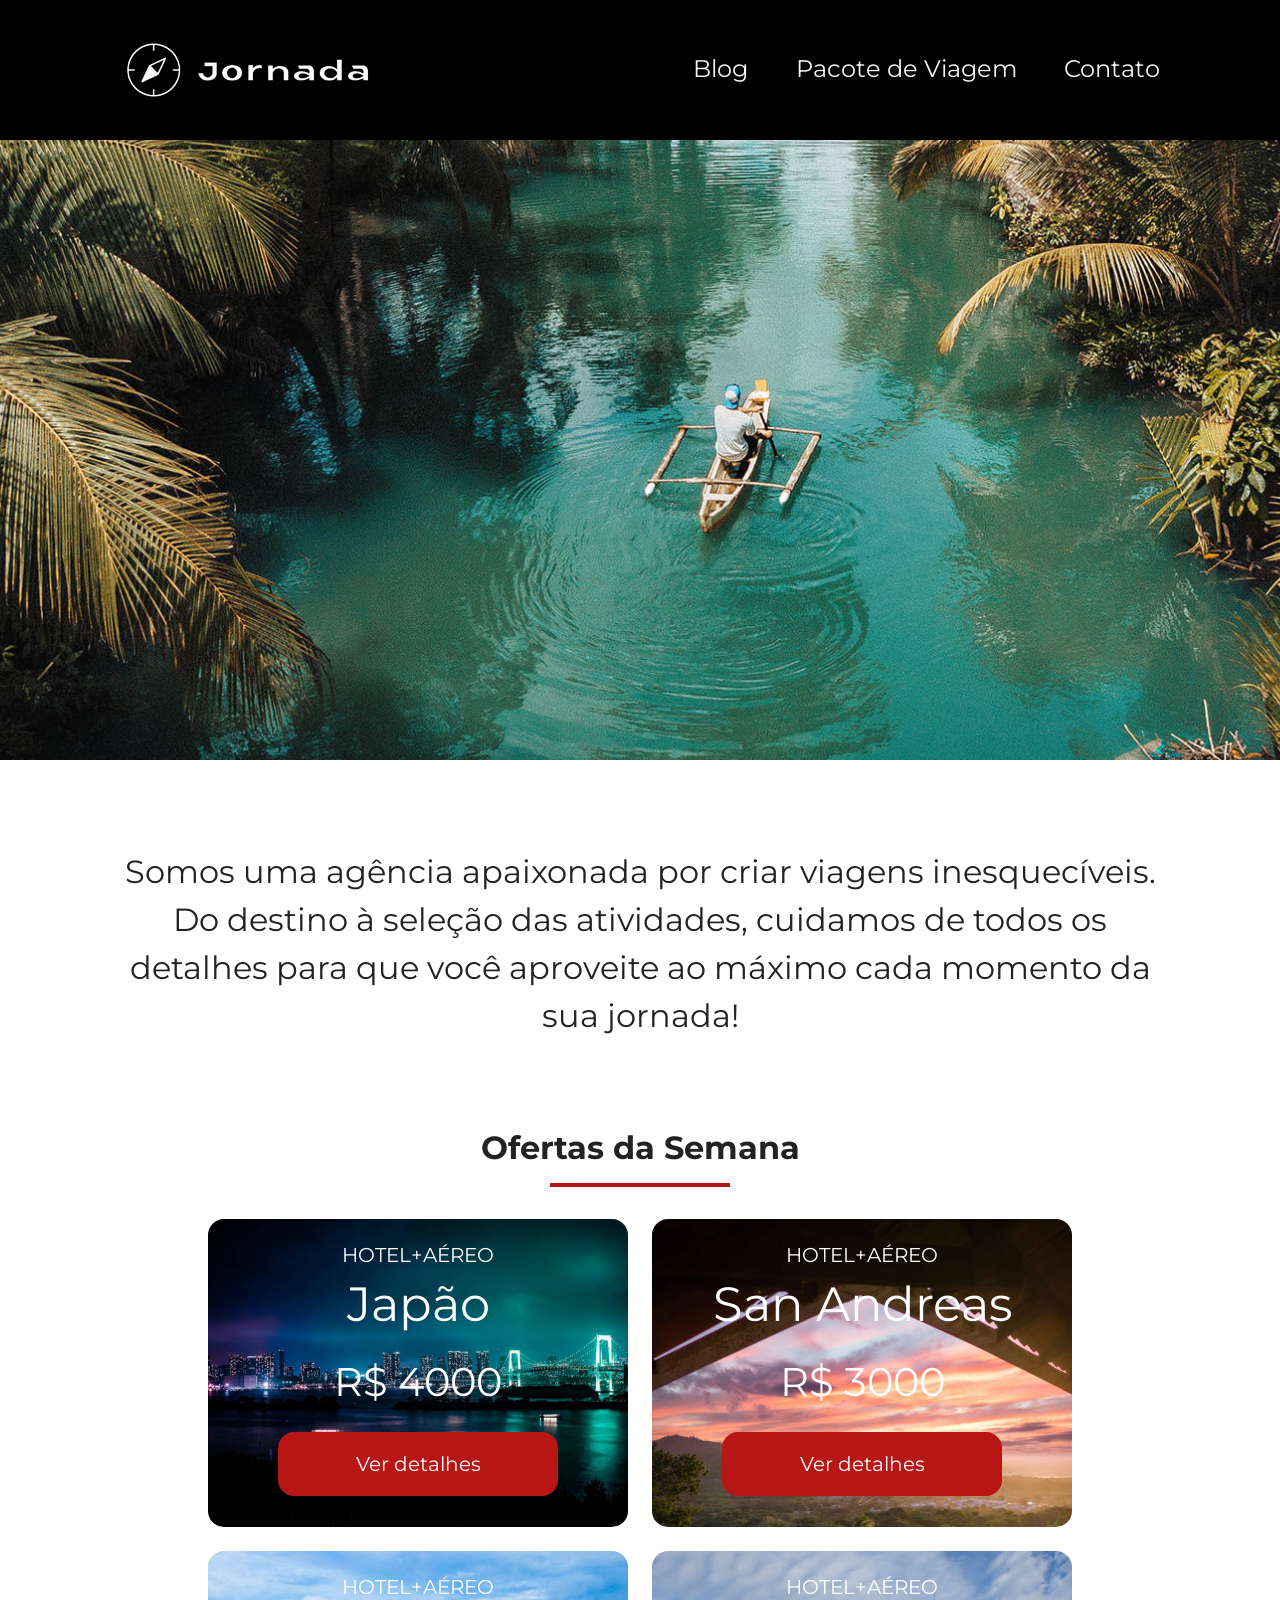
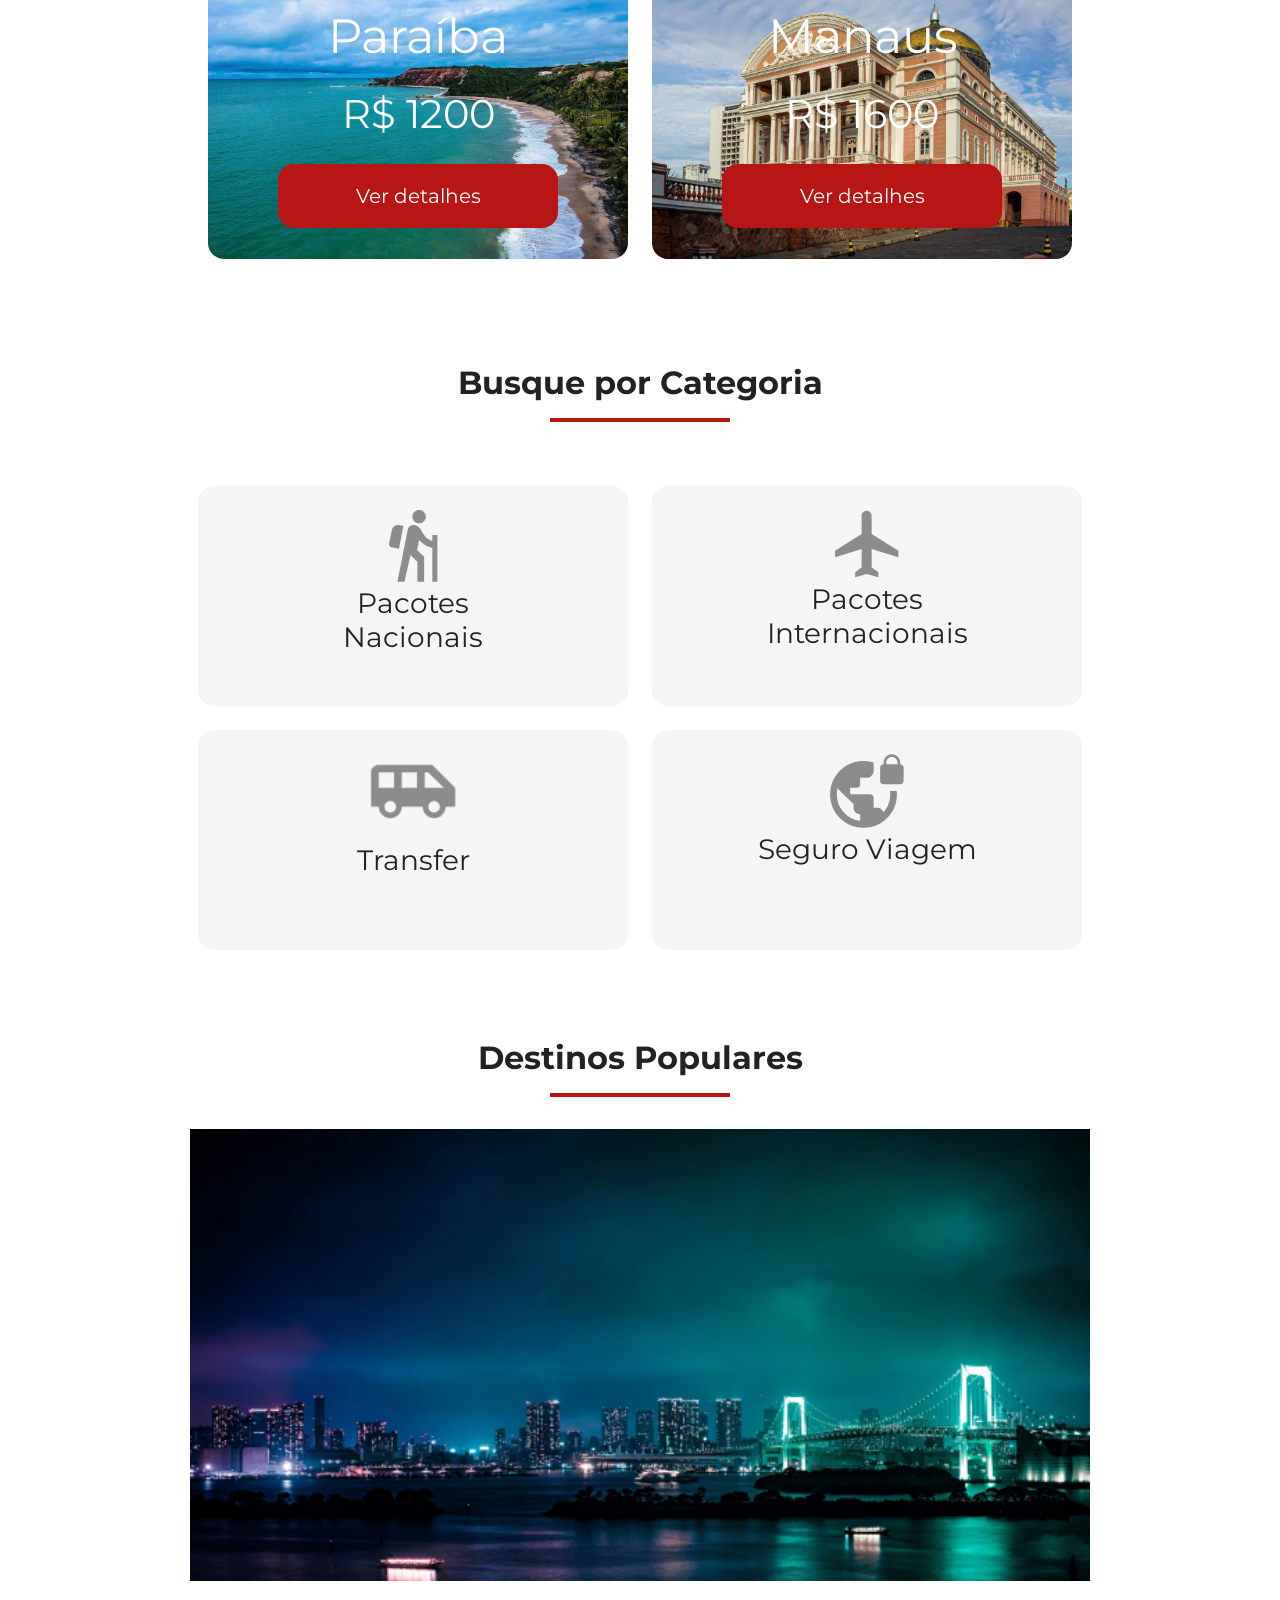
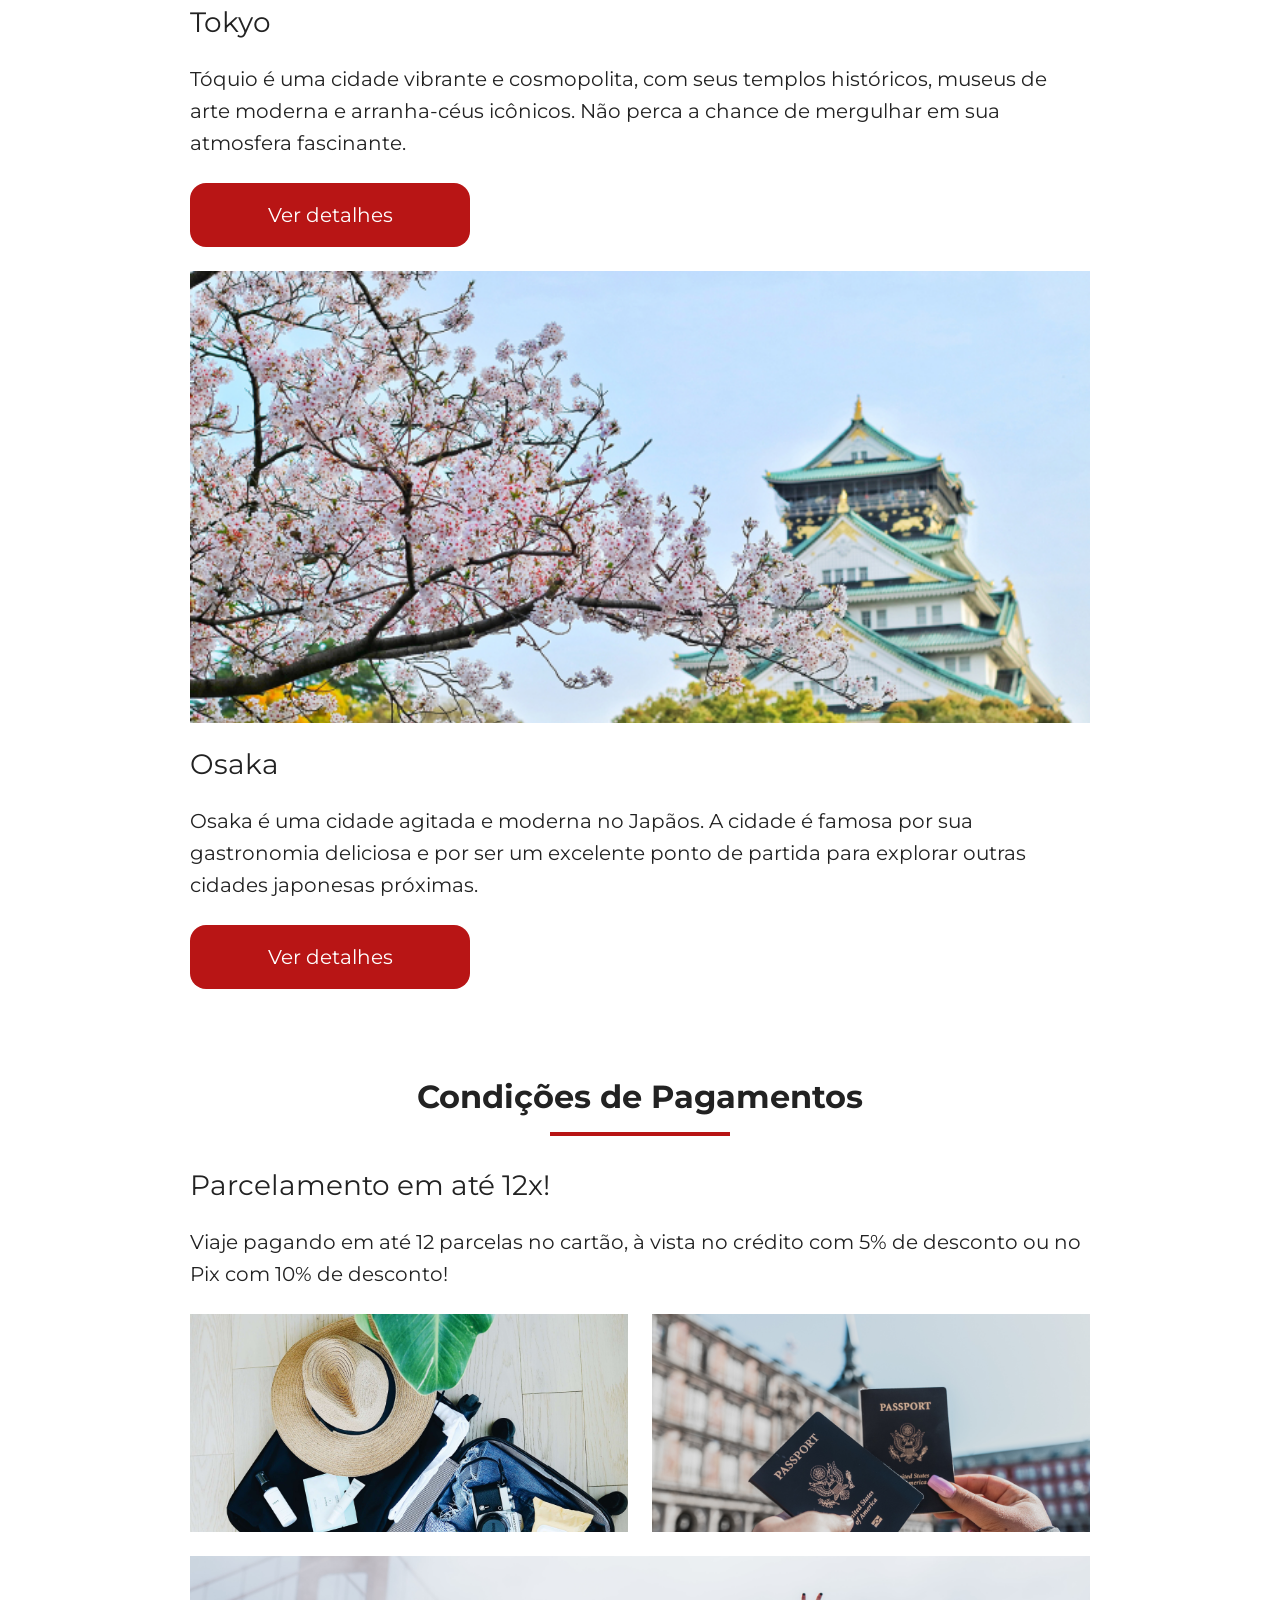
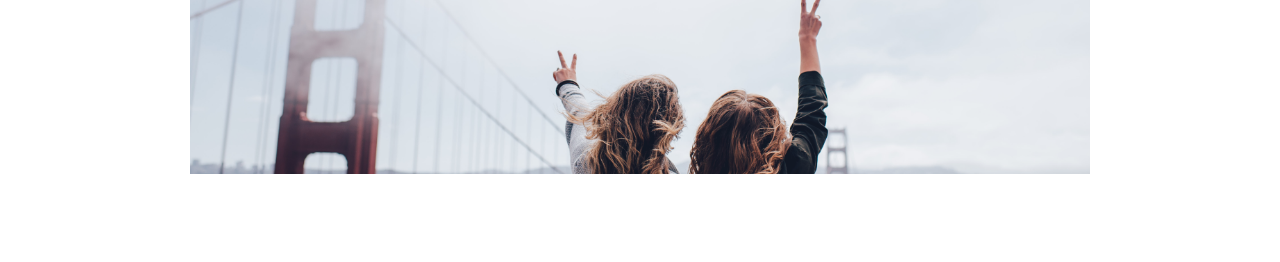
==== index.html @ 87b082c7 "Corrigindo Bugs da Aula passada part 2" ====
<!doctype html>
<html lang="pt-BR">
  <head>
    <meta charset="UTF-8" />
    <meta name="viewport" content="width=device-width, initial-scale=1.0" />
    <link rel="stylesheet" href="./css/stylr.css" />
    <title>Jornada Viagens</title>
  </head>
  <body>
    <header class="main-header">
      <a class="logo" href="index.html" title="voltar para página inicial">
        <img
          class="img-mobile"
          src="img/bussola-jornada-branca.png"
          alt="Bussola do logo Jornada Viagens na cor branco"
        />
        <img
          class="img-desktop"
          src="img/bussola-texto-jornada-branca.png"
          alt="Logo Jornada Viagens na cor branca"
        />
      </a>
      <div class="navigation-menu">
        <label for="menu">
          <img src="img/menu.png" alt="menu" />
        </label>
        <input type="checkbox" id="menu" hidden />
        <nav>
          <ul class="list-links">
            <li>
              <a href="blog.html" target="_blank" title="Acessar Blog">Blog</a>
            </li>
            <li>
              <a
                href="pacotes-de-viagens.html"
                target="_blank"
                title="Acessar Pacotes de Viagem"
                >Pacote de Viagem</a
              >
            </li>
            <li>
              <a href="contato.html" target="_blank" title="Acessar Contato"
                >Contato</a
              >
            </li>
          </ul>
        </nav>
      </div>
    </header>
    <section class="hero">
      <div class="hero-img"></div>
      <h2>
        Somos uma agência apaixonada por criar viagens inesquecíveis. Do destino
        à seleção das atividades, cuidamos de todos os detalhes para que você
        aproveite ao máximo cada momento da sua jornada!
      </h2>
    </section>
    <section class="offers">
      <div class="section-title">
        <h2>Ofertas da Semana</h2>
        <hr />
      </div>
      <div class="offers-cards">
        <article class="card japao">
          <header>
            <p>HOTEL+AÉREO</p>
            <h3>Japão<br /><span>R$ 4000</span></h3>
          </header>
          <footer>
            <a href="#" class="button">Ver detalhes</a>
          </footer>
        </article>
        <article class="card san-andreas">
          <header>
            <p>HOTEL+AÉREO</p>
            <h3>San Andreas<br /><span>R$ 3000</span></h3>
          </header>
          <footer>
            <a href="#" class="button">Ver detalhes</a>
          </footer>
        </article>
        <article class="card paraiba">
          <header>
            <p>HOTEL+AÉREO</p>
            <h3>Paraíba<br /><span>R$ 1200</span></h3>
          </header>
          <footer>
            <a href="#" class="button">Ver detalhes</a>
          </footer>
        </article>
        <article class="card manaus">
          <header>
            <p>HOTEL+AÉREO</p>
            <h3>Manaus<br /><span>R$ 1600</span></h3>
          </header>
          <footer>
            <a href="#" class="button">Ver detalhes</a>
          </footer>
        </article>
      </div>
    </section>
    <section class="categories">
      <div class="section-title">
        <h2>Busque por Categoria</h2>
        <hr />
      </div>
      <div class="categories-cards">
        <a
          class="card"
          href="#"
          target="_blank"
          title="Busque pela categoria Pacote Nacionais"
        >
          <img src="img/icone-caminhada.png" alt="Ícone de Caminhada" />
          <h3 class="content-title">
            Pacotes <br />
            Nacionais
          </h3>
        </a>
        <a
          class="card"
          href="#"
          target="_blank"
          title="Busque pela categoria Pacote Internacionais"
        >
          <img src="img/icone-aviao.png" alt="Ícone de Avião" />
          <h3 class="content-title">
            Pacotes <br />
            Internacionais
          </h3>
        </a>
        <a
          class="card single-line transfer"
          href="#"
          target="_blank"
          title="Busque pela categoria Transfer"
        >
          <img src="img/icone-onibus.png" alt="Ícone de Onibus" />
          <h3 class="content-title">Transfer</h3>
        </a>
        <a
          class="card single-line seguro-viagem"
          href="#"
          target="_blank"
          title="Busque pela categoria Seguro Viagem"
        >
          <img src="img/icone-planeta.png" alt="Ícone de Seguro Viagem" />
          <h3 class="content-title">Seguro Viagem</h3>
        </a>
      </div>
    </section>
    <section class="destinations">
      <div class="section-title">
        <h2>Destinos Populares</h2>
        <hr />
      </div>
      <div class="destination-items">
        <article class="item tokyo">
          <header>
            <div class="img-item"></div>
            <h4 class="content-title">Tokyo</h4>
          </header>
          <p class="content-text">
            Tóquio é uma cidade vibrante e cosmopolita, com seus templos
            históricos, museus de arte moderna e arranha-céus icônicos. Não
            perca a chance de mergulhar em sua atmosfera fascinante.
          </p>
          <footer>
            <a
              href="#"
              class="button"
              target="_blank"
              title="Veja mais detalhes do destino Tokyo"
              >Ver detalhes</a
            >
          </footer>
        </article>
        <article class="item osaka">
          <header>
            <div class="img-item"></div>
            <h4 class="content-title">Osaka</h4>
          </header>
          <p class="content-text">
            Osaka é uma cidade agitada e moderna no Japãos. A cidade é famosa
            por sua gastronomia deliciosa e por ser um excelente ponto de
            partida para explorar outras cidades japonesas próximas.
          </p>
          <footer>
            <a
              href="#"
              class="button"
              target="_blank"
              title="Veja mais detalhes do destino Osaka"
              >Ver detalhes</a
            >
          </footer>
        </article>
      </div>
    </section>
    <section class="payments">
      <div class="section-title">
        <h2>Condições de Pagamentos</h2>
        <hr />
      </div>
      <div class="content-container">
        <div class="text-content">
          <h3 class="content-title">Parcelamento em até 12x!</h3>
          <p class="content-text">
            Viaje pagando em até 12 parcelas no cartão, à vista no crédito com
            5% de desconto ou no Pix com 10% de desconto!
          </p>
        </div>
        <div class="image-gallery">
          <div class="image first"></div>
          <div class="image second"></div>
          <div class="image thirdy colspan-2"></div>
        </div>
      </div>
    </section>
  </body>
</html>
---- css/stylr.css ----
@import url(global.css);
@import url(header.css);
@import url(hero.css);
@import url(offers.css);
@import url(categories.css);
@import url(destinations.css);
@import url(payments.css);
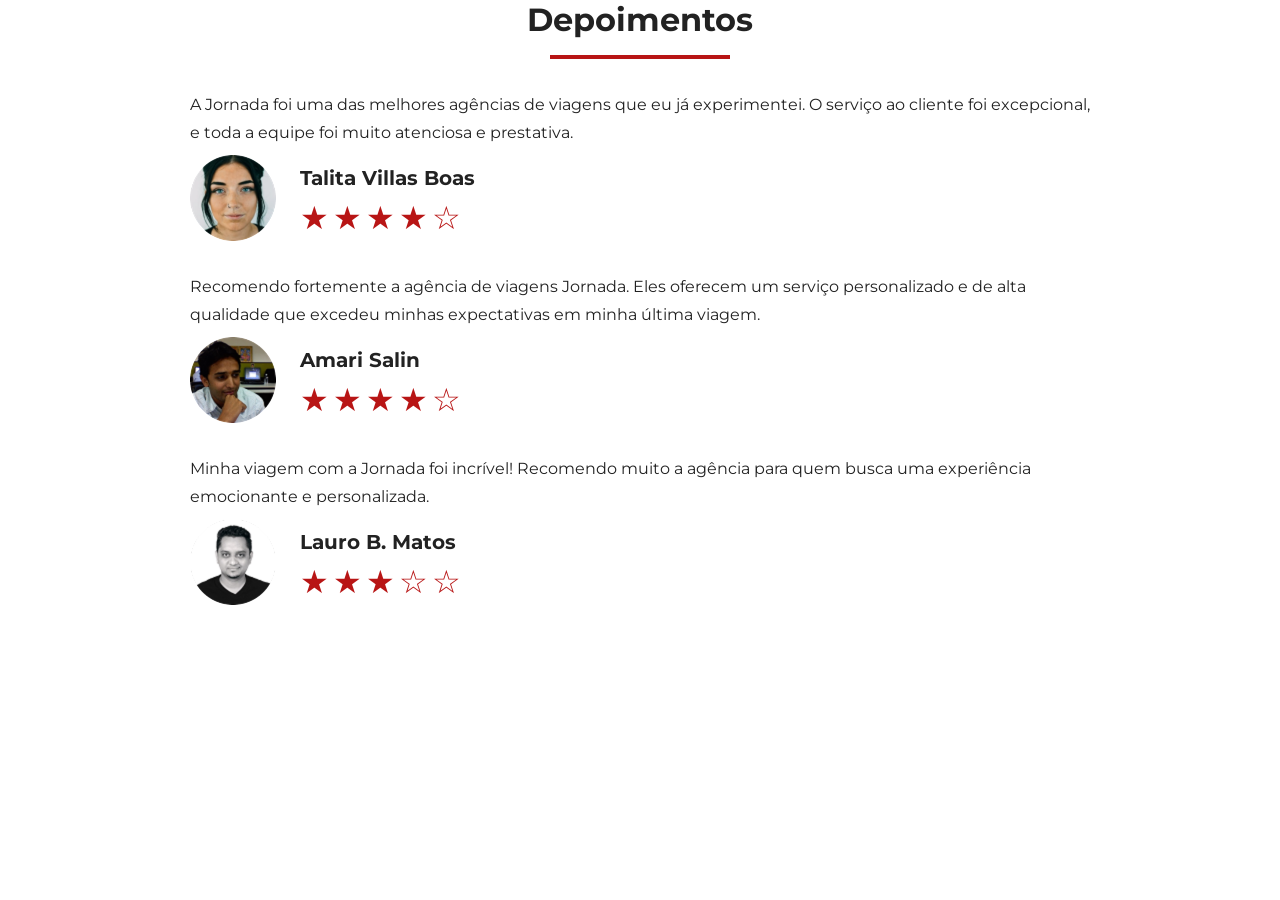
==== commit 6afe7b82: "Finaliza  estilos do mobile" ====
--- a/index.html
+++ b/index.html
@@ -7,7 +7,7 @@
     <title>Jornada Viagens</title>
   </head>
   <body>
-    <header class="main-header">
+    <!--     <header class="main-header">
       <a class="logo" href="index.html" title="voltar para página inicial">
         <img
           class="img-mobile"
@@ -216,6 +216,88 @@
           <div class="image thirdy colspan-2"></div>
         </div>
       </div>
+    </section> -->
+    <section class="testimonial">
+      <div class="section-title">
+        <h2>Depoimentos</h2>
+        <hr />
+      </div>
+      <div class="testimonial-container">
+        <article>
+          <header>
+            <p>
+              A Jornada foi uma das melhores agências de viagens que eu já
+              experimentei. O serviço ao cliente foi excepcional, e toda a
+              equipe foi muito atenciosa e prestativa.
+            </p>
+          </header>
+          <footer>
+            <img
+              src="img/avatar-talita.png"
+              alt="imagem de perfil da cliente Talita Villas Boas"
+            />
+            <div class="profile-content">
+              <h4>Talita Villas Boas</h4>
+              <div class="rating">
+                <span class="star">★</span>
+                <span class="star">★</span>
+                <span class="star">★</span>
+                <span class="star">★</span>
+                <span class="star">☆</span>
+              </div>
+            </div>
+          </footer>
+        </article>
+        <article>
+          <header>
+            <p>
+              Recomendo fortemente a agência de viagens Jornada. Eles oferecem
+              um serviço personalizado e de alta qualidade que excedeu minhas
+              expectativas em minha última viagem.
+            </p>
+          </header>
+          <footer>
+            <img
+              src="img/avatar-amari.png"
+              alt="imagem de perfil da cliente Amari Salin"
+            />
+            <div class="profile-content">
+              <h4>Amari Salin</h4>
+              <div class="rating">
+                <span class="star">★</span>
+                <span class="star">★</span>
+                <span class="star">★</span>
+                <span class="star">★</span>
+                <span class="star">☆</span>
+              </div>
+            </div>
+          </footer>
+        </article>
+        <article>
+          <header>
+            <p>
+              Minha viagem com a Jornada foi incrível! Recomendo muito a agência
+              para quem busca uma experiência emocionante e personalizada.
+            </p>
+          </header>
+          <footer>
+            <img
+              src="img/avatar-lauro.png"
+              alt="imagem de perfil da cliente Lauro B. Matos"
+            />
+            <div class="profile-content">
+              <h4>Lauro B. Matos</h4>
+              <div class="rating">
+                <span class="star">★</span>
+                <span class="star">★</span>
+                <span class="star">★</span>
+                <span class="star">☆</span>
+                <span class="star">☆</span>
+              </div>
+            </div>
+          </footer>
+        </article>
+      </div>
     </section>
   </body>
 </html>
--- a/css/stylr.css
+++ b/css/stylr.css
@@ -5,3 +5,4 @@
 @import url(categories.css);
 @import url(destinations.css);
 @import url(payments.css);
+@import url(testimonials.css);
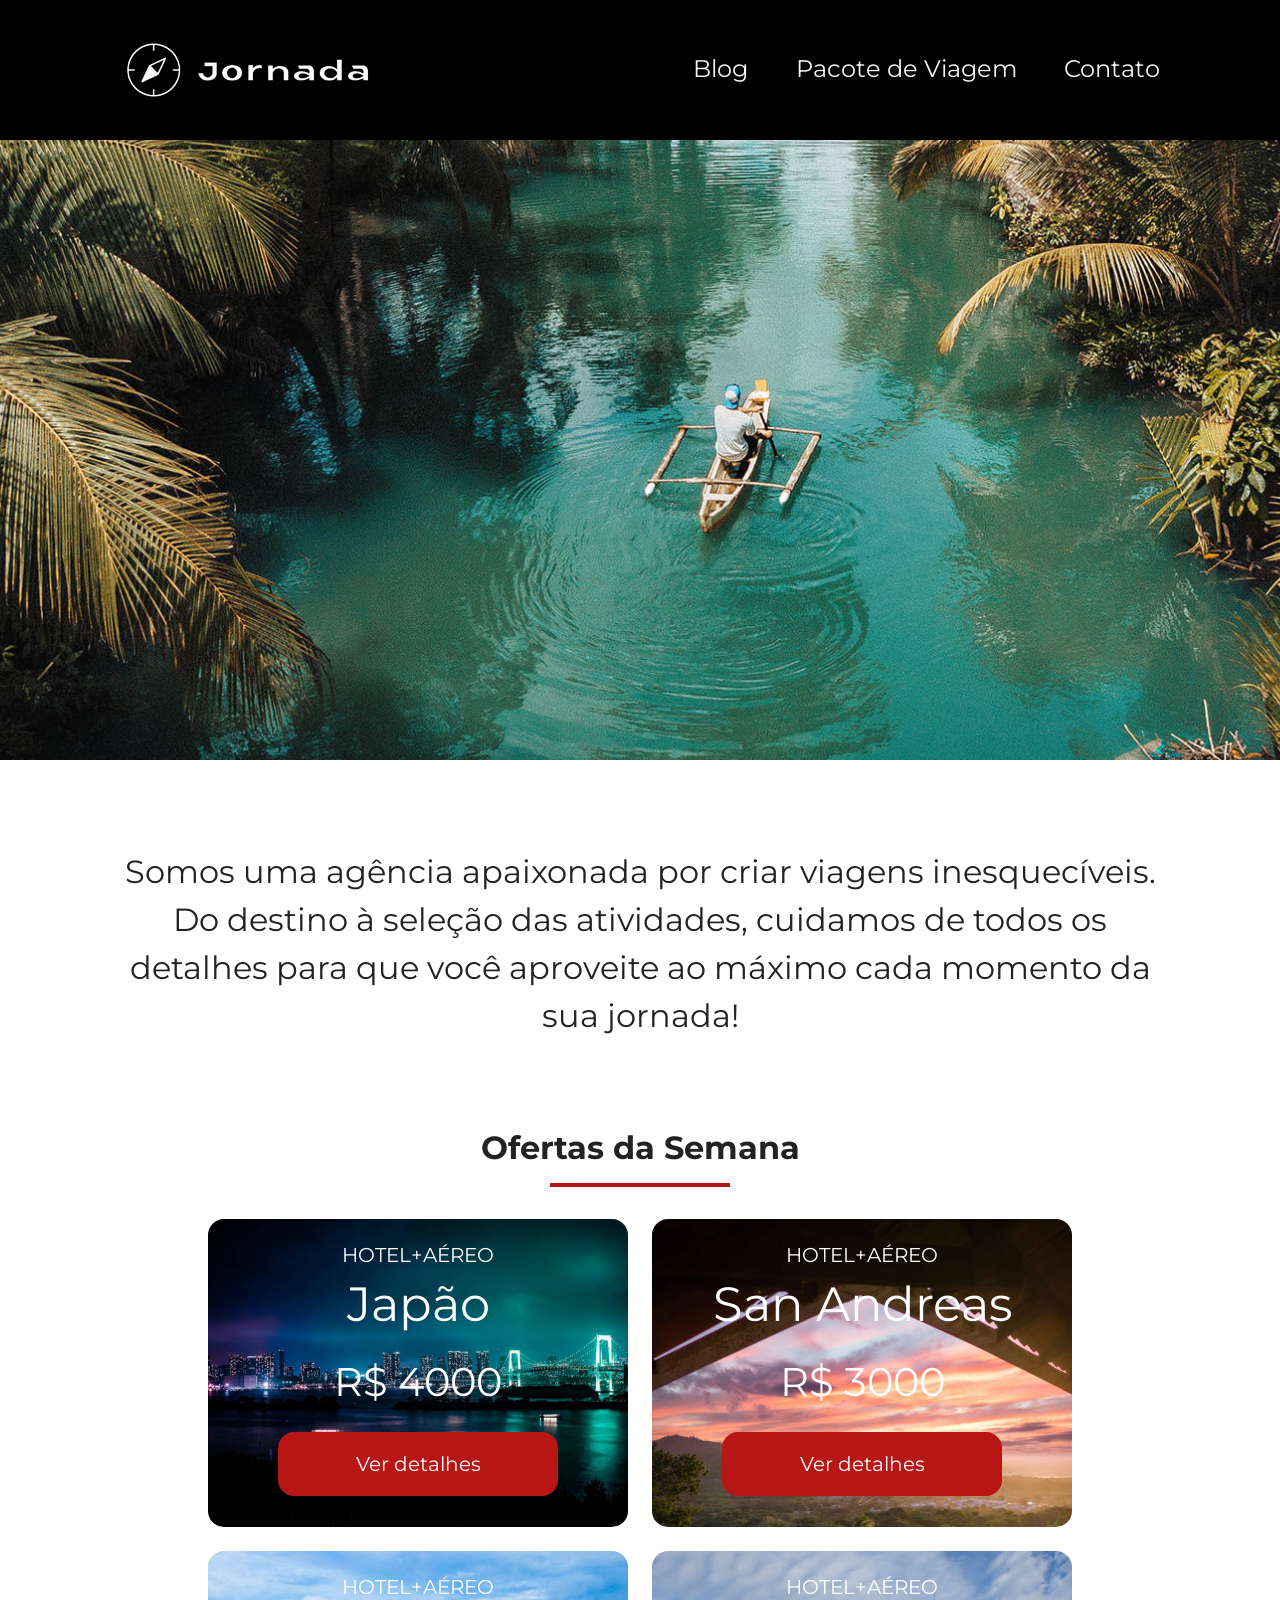
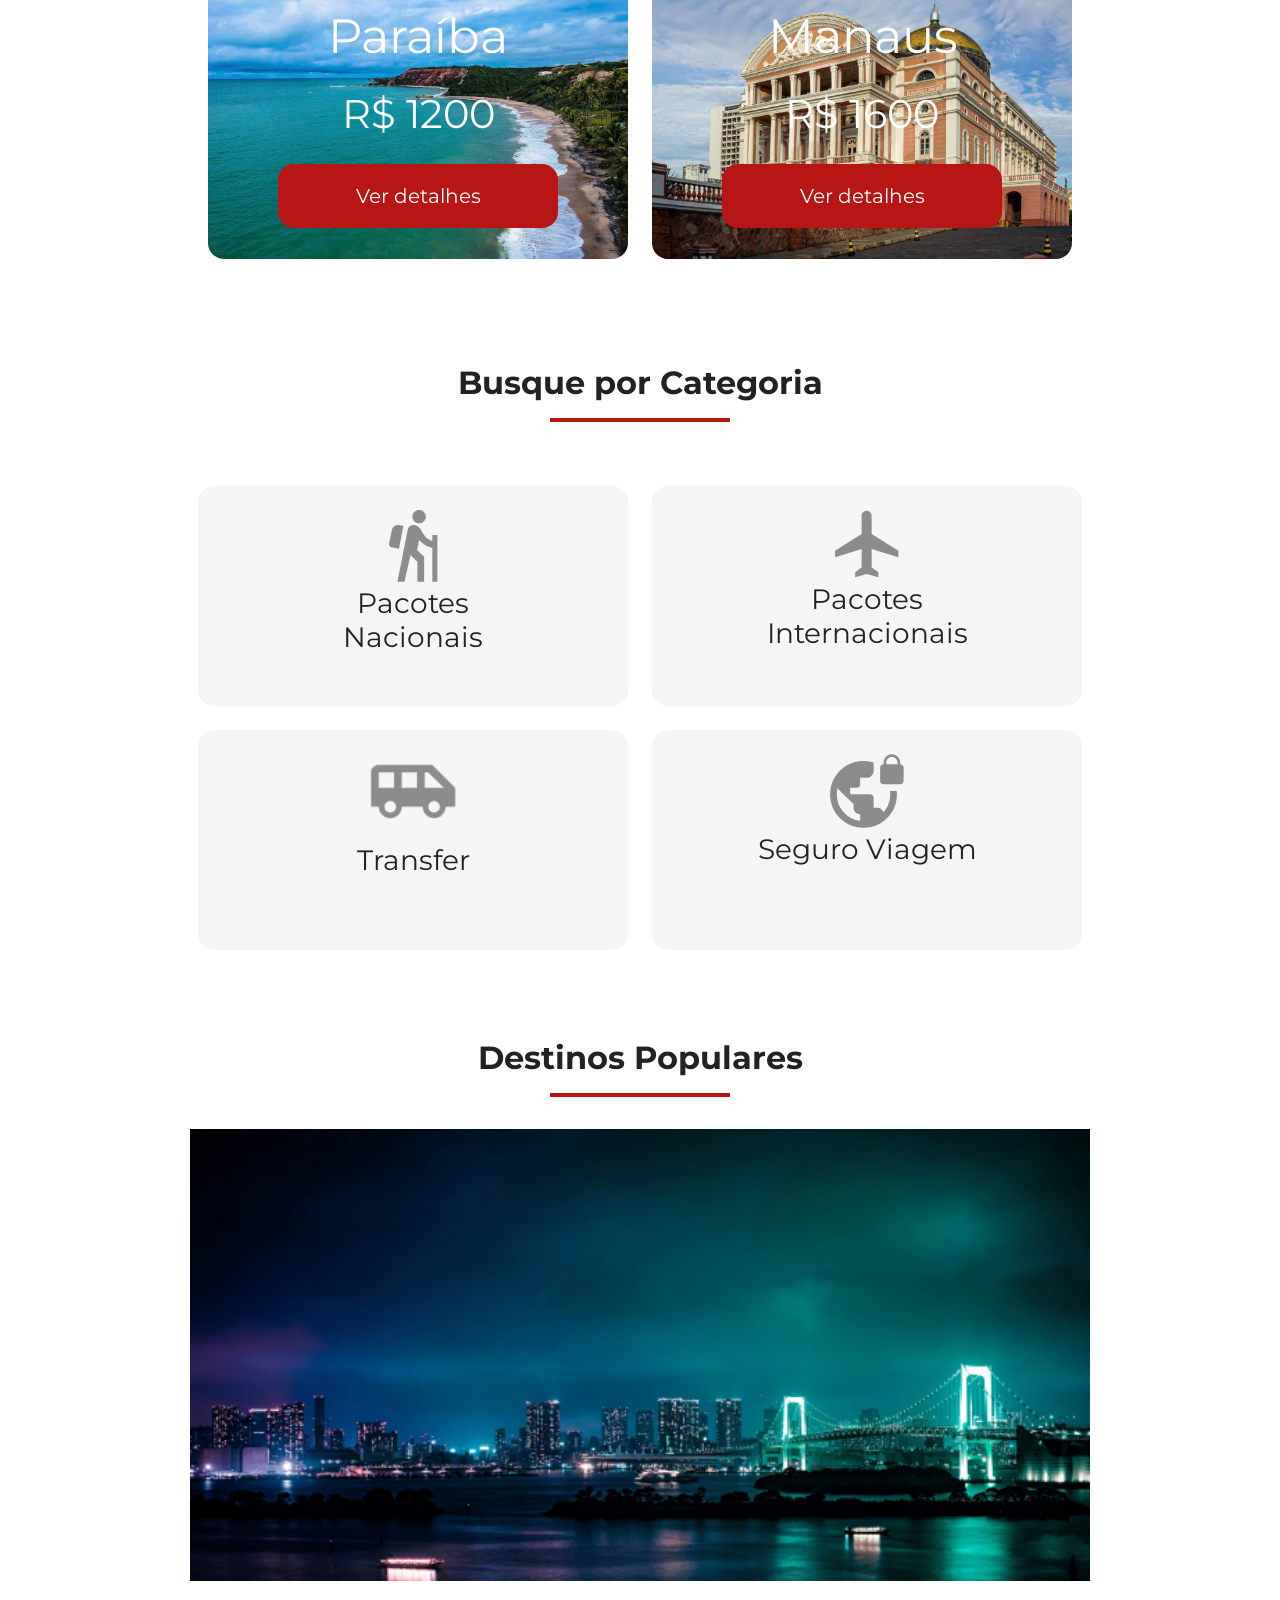
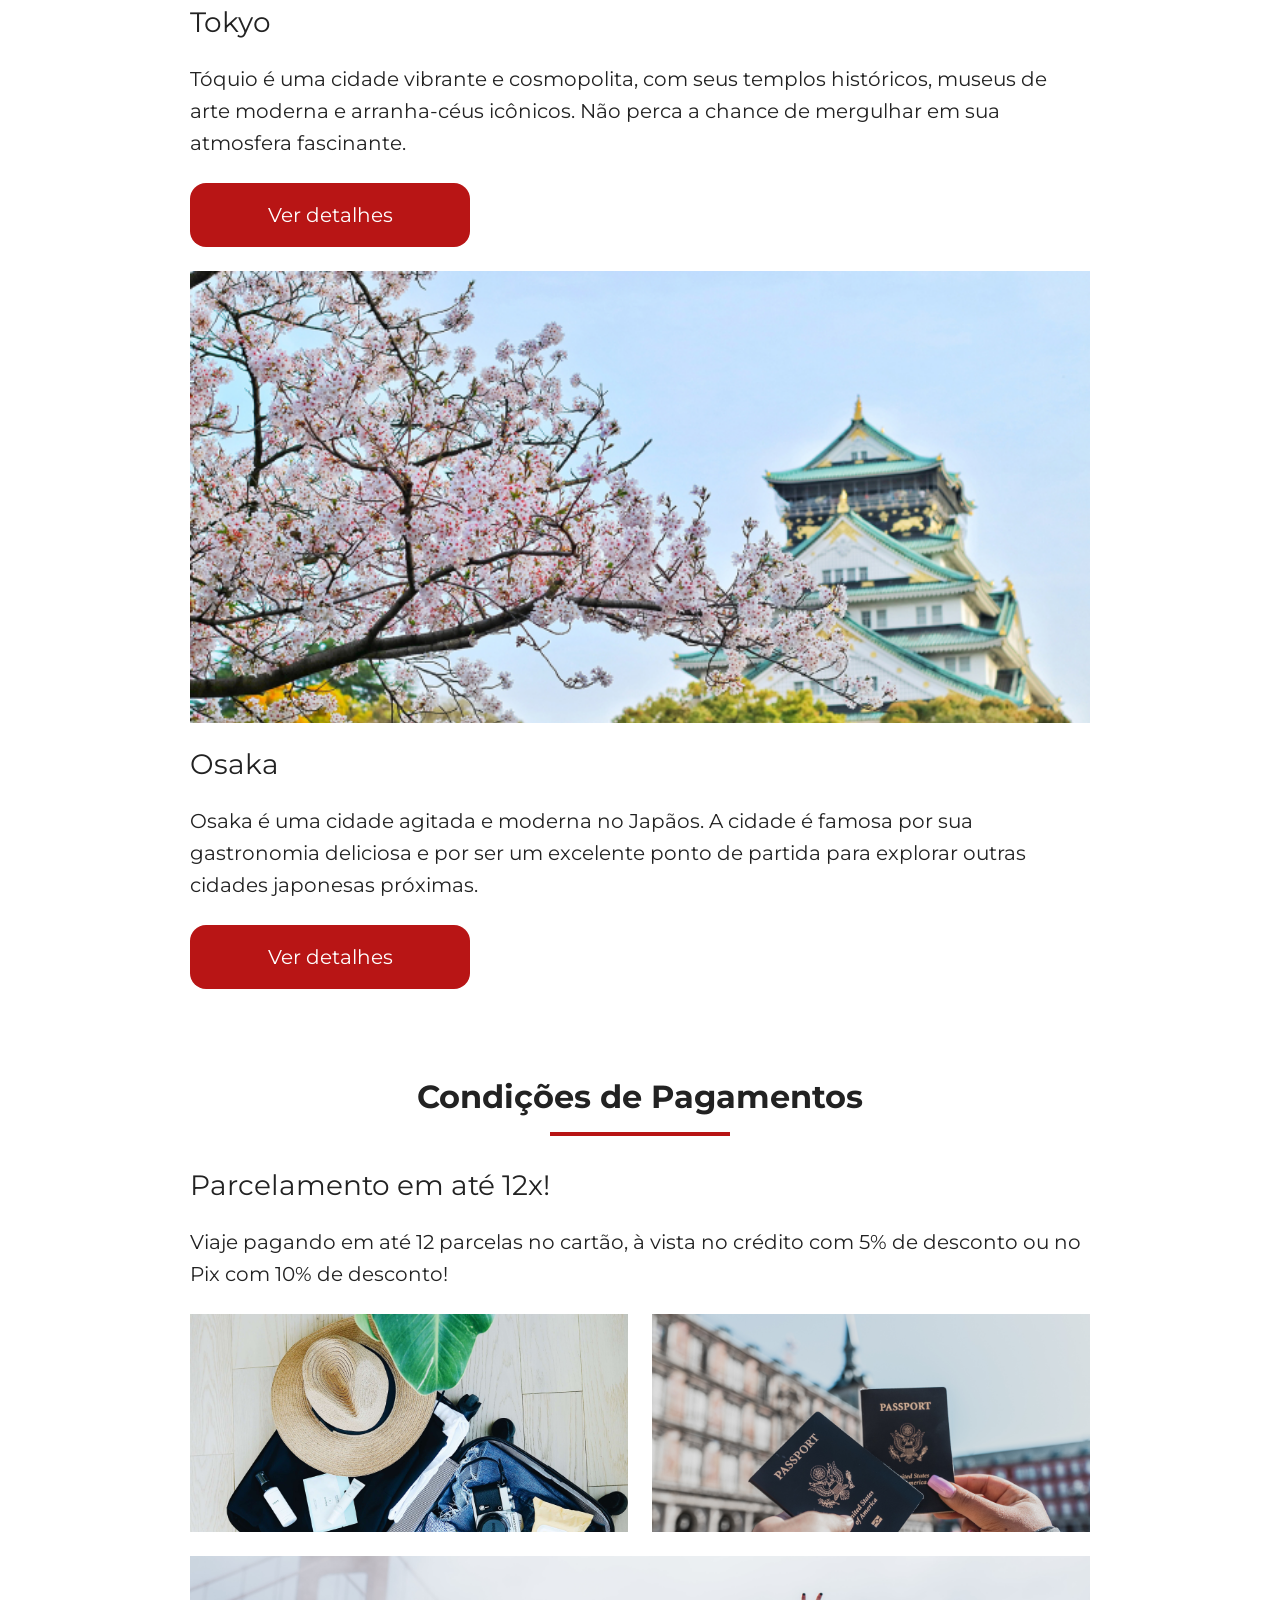
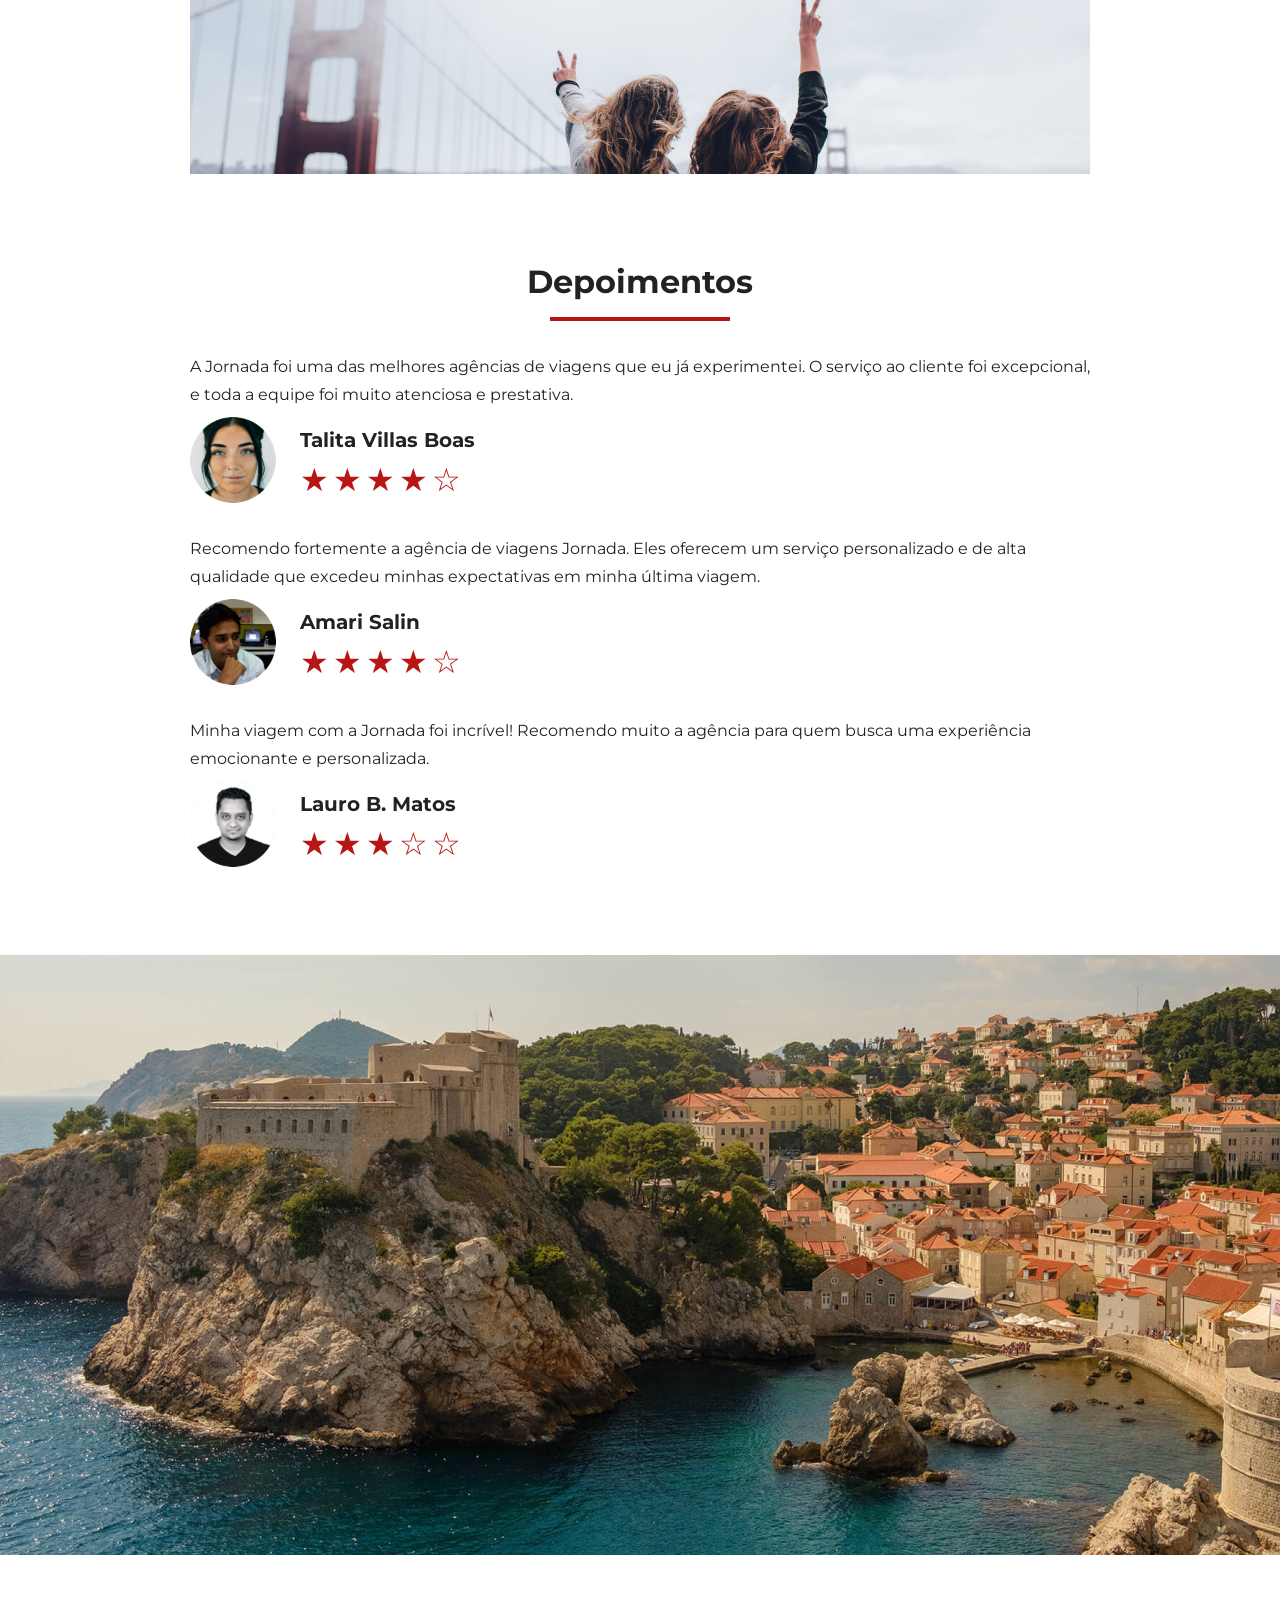
==== commit 97b9e6e4: "Finaliza bottom hero" ====
--- a/index.html
+++ b/index.html
@@ -7,7 +7,7 @@
     <title>Jornada Viagens</title>
   </head>
   <body>
-    <!--     <header class="main-header">
+    <header class="main-header">
       <a class="logo" href="index.html" title="voltar para página inicial">
         <img
           class="img-mobile"
@@ -216,7 +216,7 @@
           <div class="image thirdy colspan-2"></div>
         </div>
       </div>
-    </section> -->
+    </section>
     <section class="testimonial">
       <div class="section-title">
         <h2>Depoimentos</h2>
@@ -299,5 +299,9 @@
         </article>
       </div>
     </section>
+    <section class="bottom-hero">
+      <div class="hero-img"></div>
+    </section>
+    <section class="main-footer"></section>
   </body>
 </html>
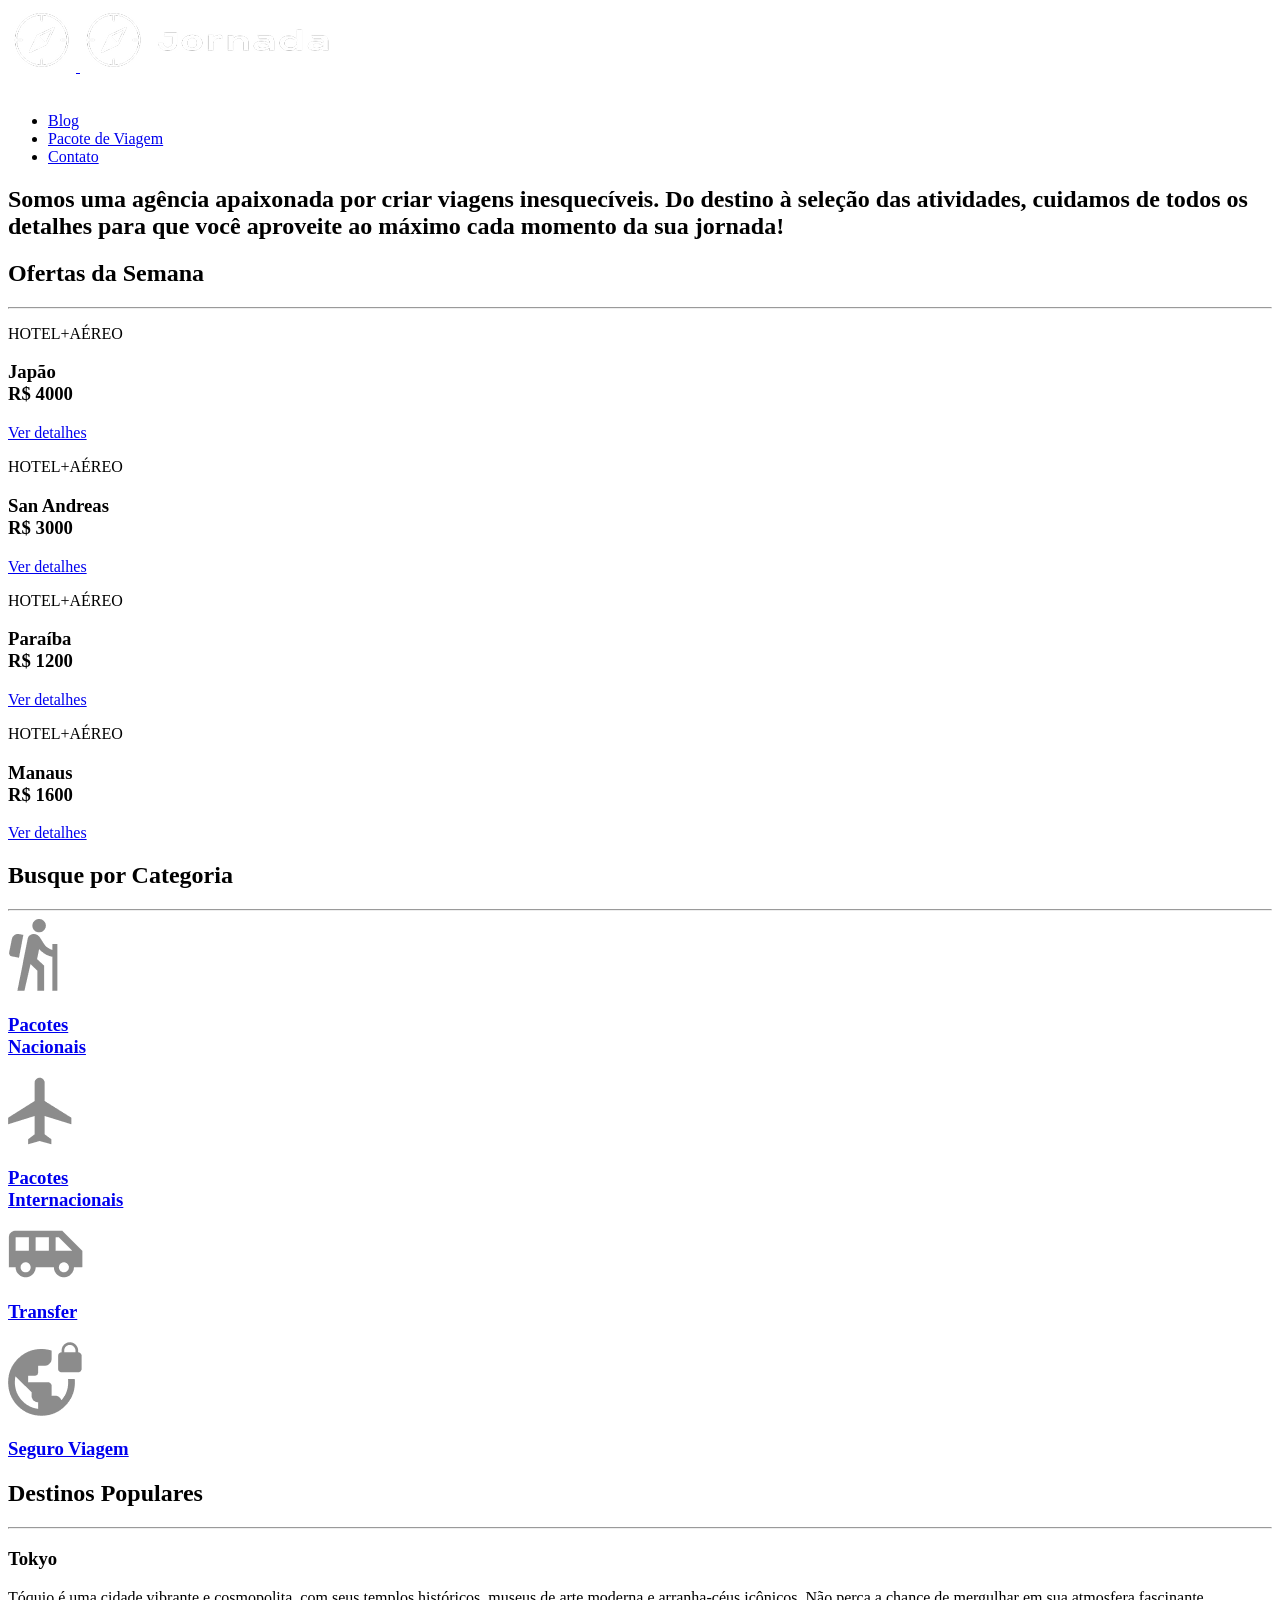
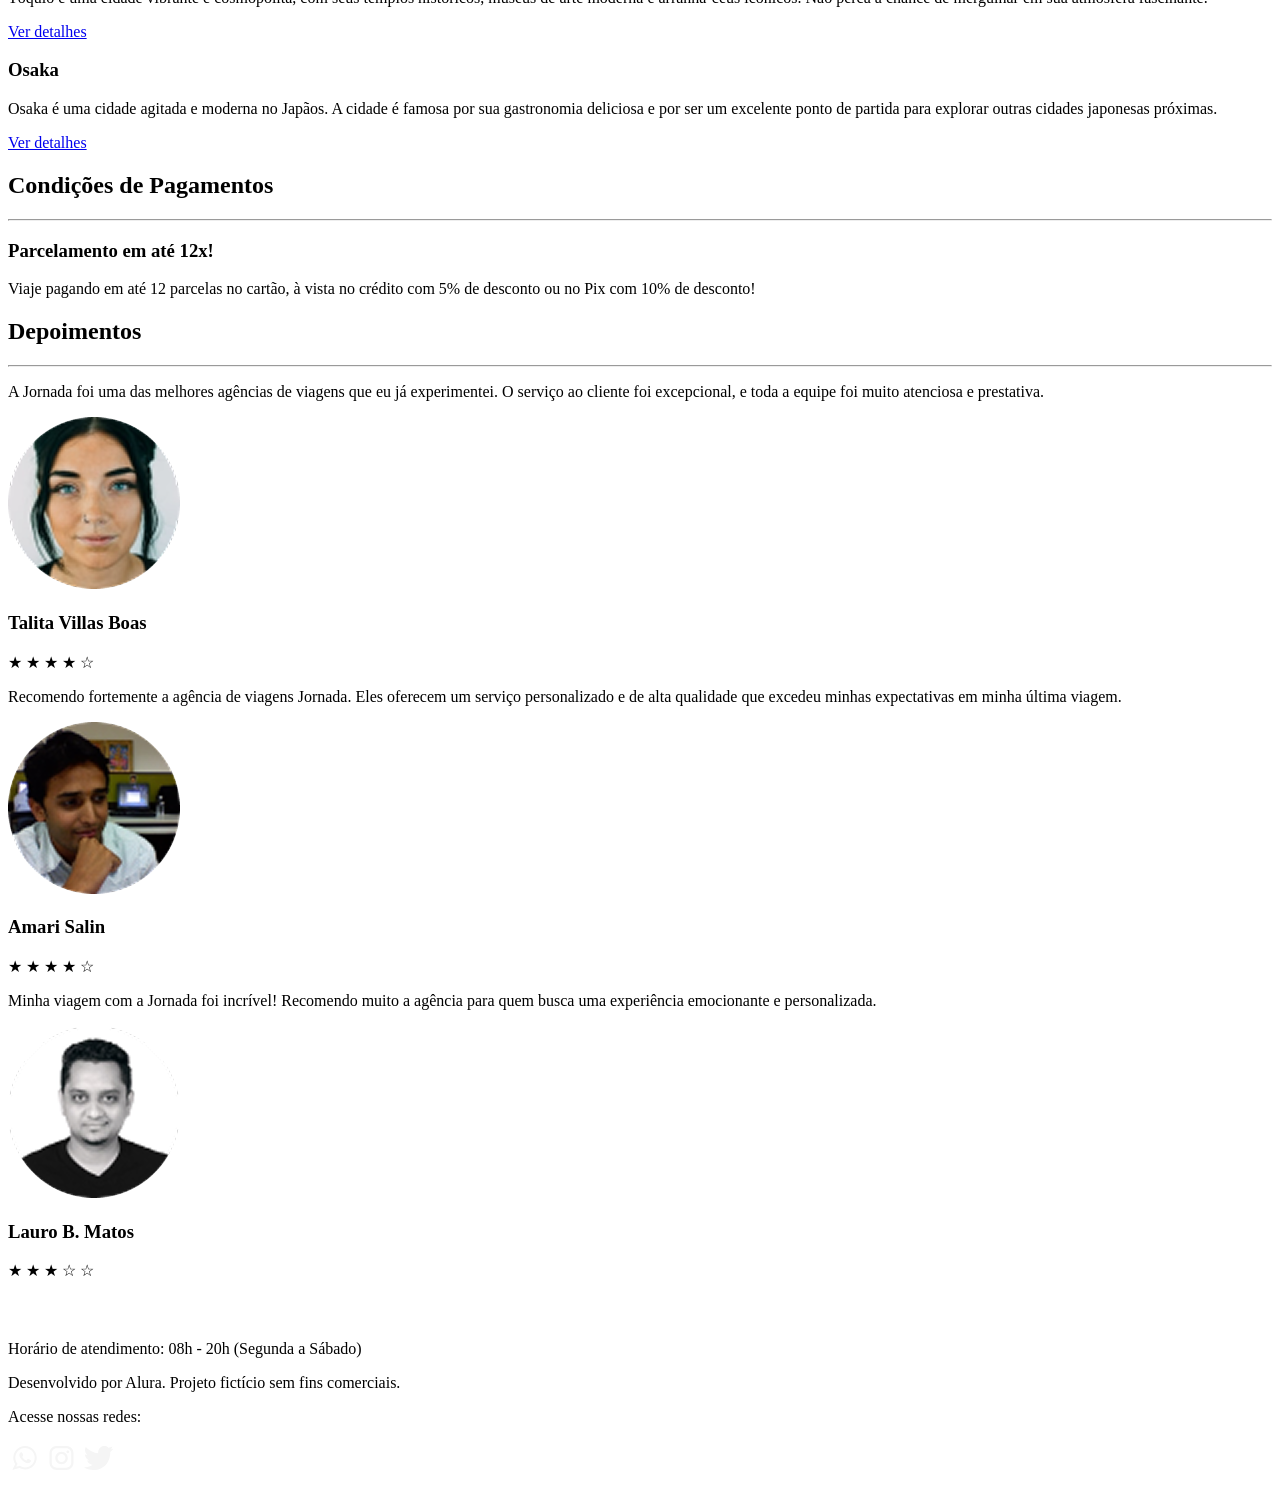
==== commit c667221e: "Adiciona melhorias de acessibilidade" ====
--- a/index.html
+++ b/index.html
@@ -158,7 +158,7 @@
         <article class="item tokyo">
           <header>
             <div class="img-item"></div>
-            <h4 class="content-title">Tokyo</h4>
+            <h3 class="content-title">Tokyo</h3>
           </header>
           <p class="content-text">
             Tóquio é uma cidade vibrante e cosmopolita, com seus templos
@@ -178,7 +178,7 @@
         <article class="item osaka">
           <header>
             <div class="img-item"></div>
-            <h4 class="content-title">Osaka</h4>
+            <h3 class="content-title">Osaka</h3>
           </header>
           <p class="content-text">
             Osaka é uma cidade agitada e moderna no Japãos. A cidade é famosa
@@ -237,7 +237,7 @@
               alt="imagem de perfil da cliente Talita Villas Boas"
             />
             <div class="profile-content">
-              <h4>Talita Villas Boas</h4>
+              <h3>Talita Villas Boas</h3>
               <div class="rating">
                 <span class="star">★</span>
                 <span class="star">★</span>
@@ -262,7 +262,7 @@
               alt="imagem de perfil da cliente Amari Salin"
             />
             <div class="profile-content">
-              <h4>Amari Salin</h4>
+              <h3>Amari Salin</h3>
               <div class="rating">
                 <span class="star">★</span>
                 <span class="star">★</span>
@@ -286,7 +286,7 @@
               alt="imagem de perfil da cliente Lauro B. Matos"
             />
             <div class="profile-content">
-              <h4>Lauro B. Matos</h4>
+              <h3>Lauro B. Matos</h3>
               <div class="rating">
                 <span class="star">★</span>
                 <span class="star">★</span>
@@ -302,6 +302,33 @@
     <section class="bottom-hero">
       <div class="hero-img"></div>
     </section>
-    <section class="main-footer"></section>
+    <section class="main-footer">
+      <div class="footer-content">
+        <img src="img/logo-footer.png" alt="logo completo Jornaga Viagens" />
+        <p>Horário de atendimento: 08h - 20h (Segunda a Sábado)</p>
+        <p>Desenvolvido por Alura. Projeto fictício sem fins comerciais.</p>
+      </div>
+      <div class="footer-social">
+        <p>Acesse nossas redes:</p>
+        <a href="#" target="_blank" title="Entre em contato via Whatsapp"
+          ><img
+            src="img/icone-whatsapp.svg"
+            alt="icone do whatsapp na cor branca"
+        /></a>
+        <a
+          href="#"
+          target="_blank"
+          title="Acesse o Instagram do Jornada Viagens"
+          ><img
+            src="img/icone-instagram.svg"
+            alt="icone do instagram na cor branca"
+        /></a>
+        <a href="#" target="_blank" title="Acesse o Twitter do Jornada Viagens"
+          ><img
+            src="img/icone-twitter.svg"
+            alt="icone do twitter na cor branca"
+        /></a>
+      </div>
+    </section>
   </body>
 </html>
